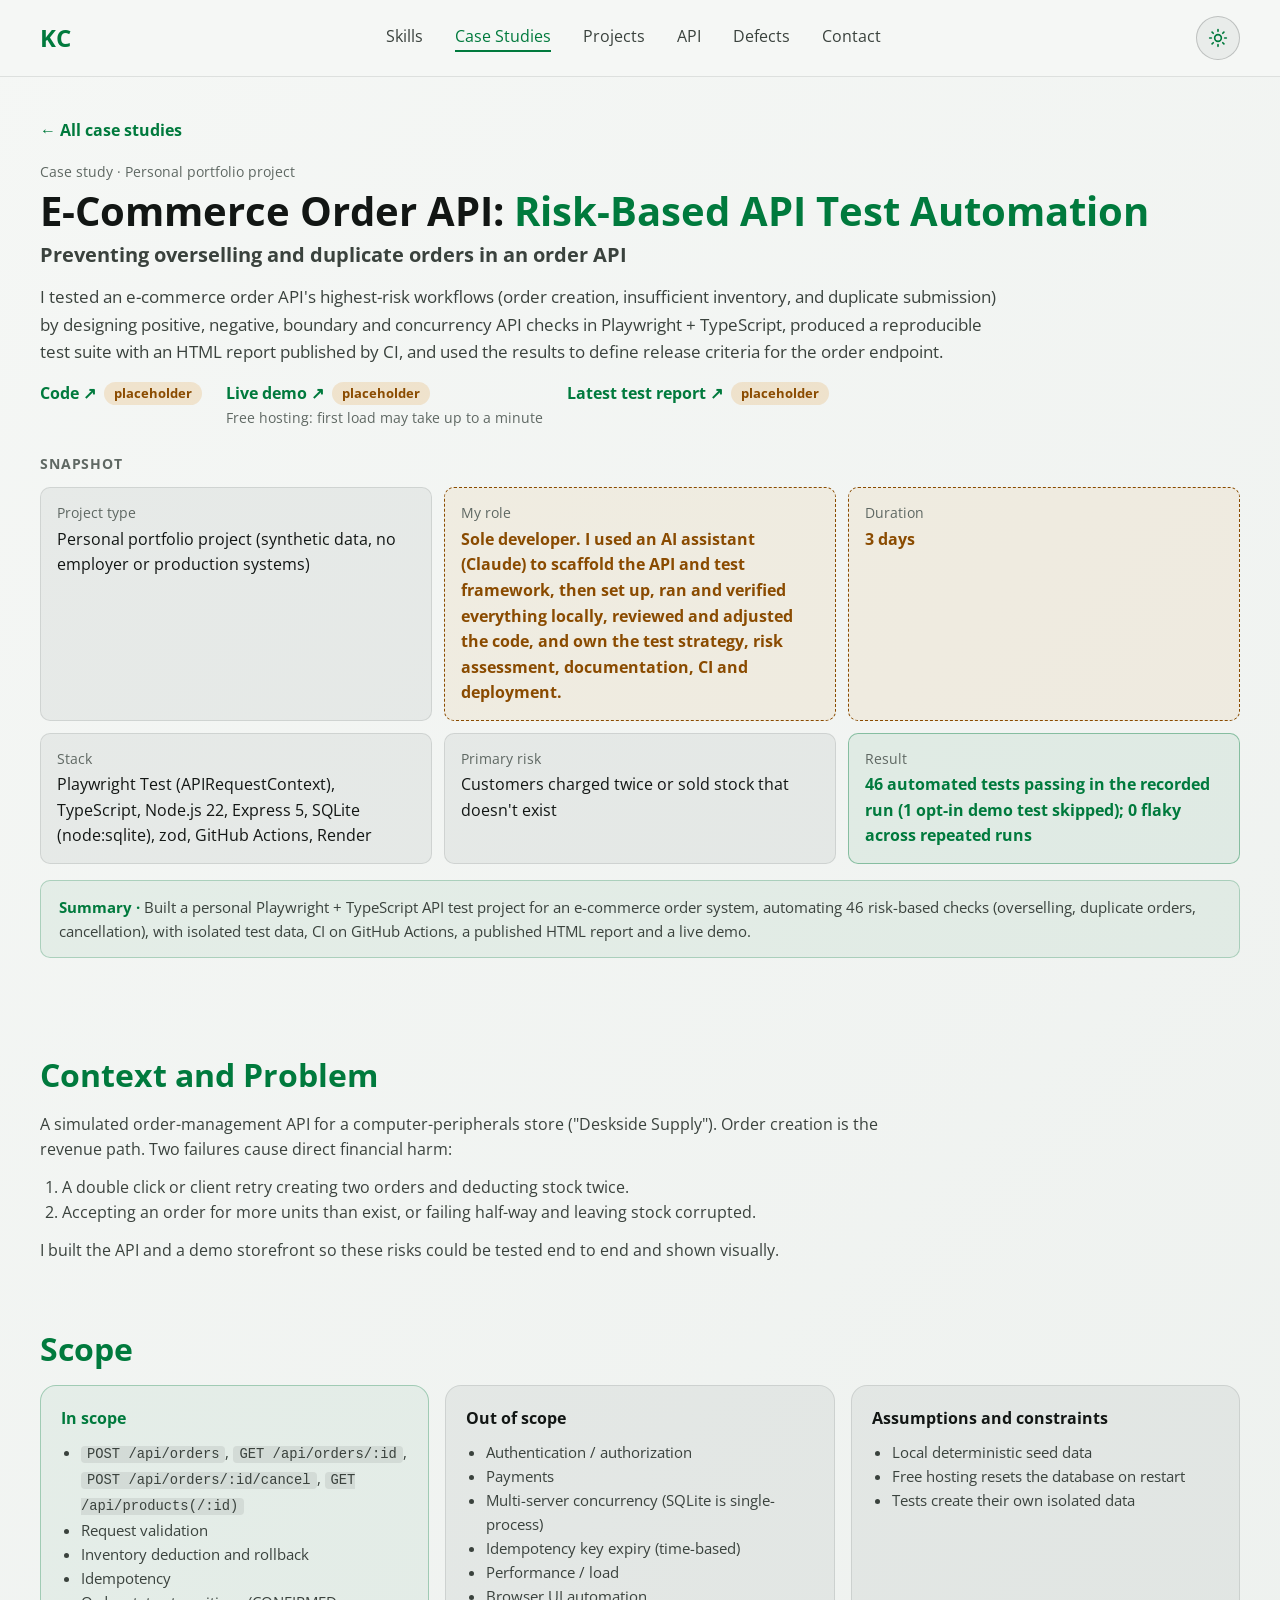
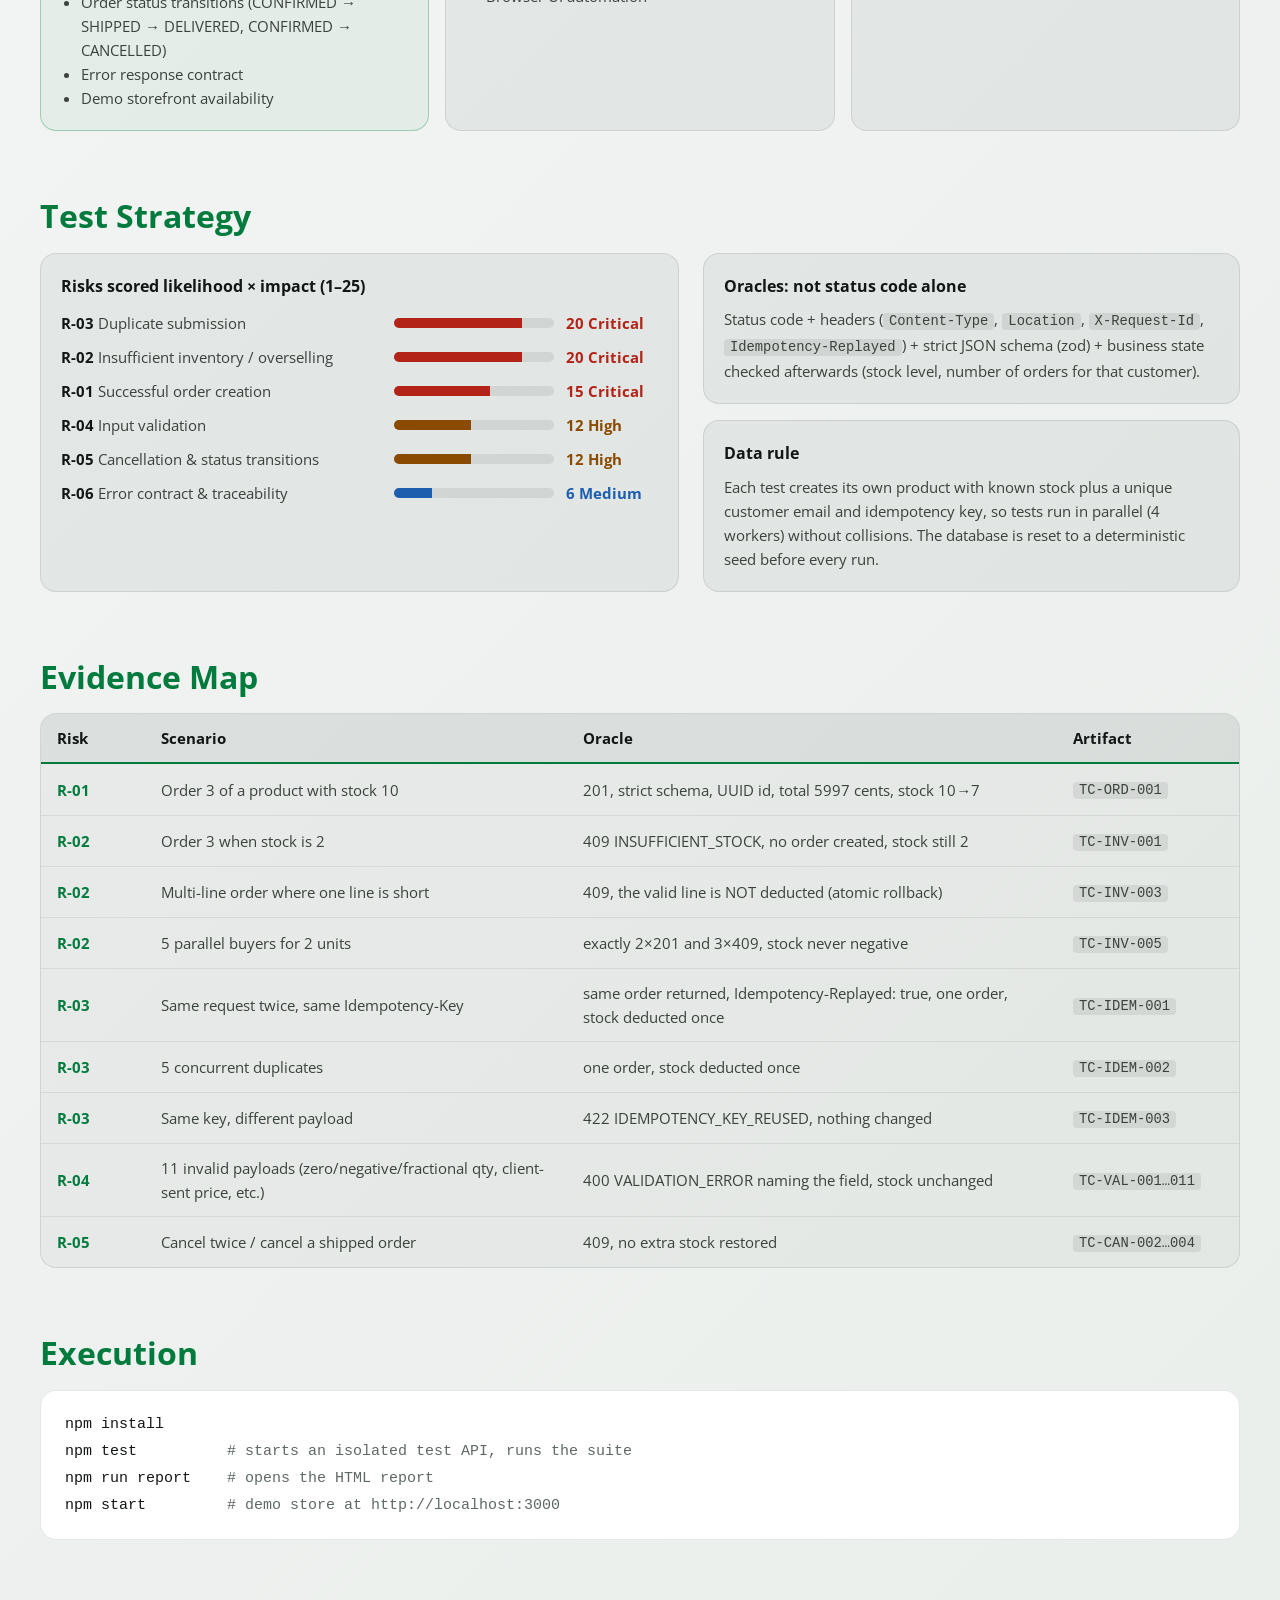
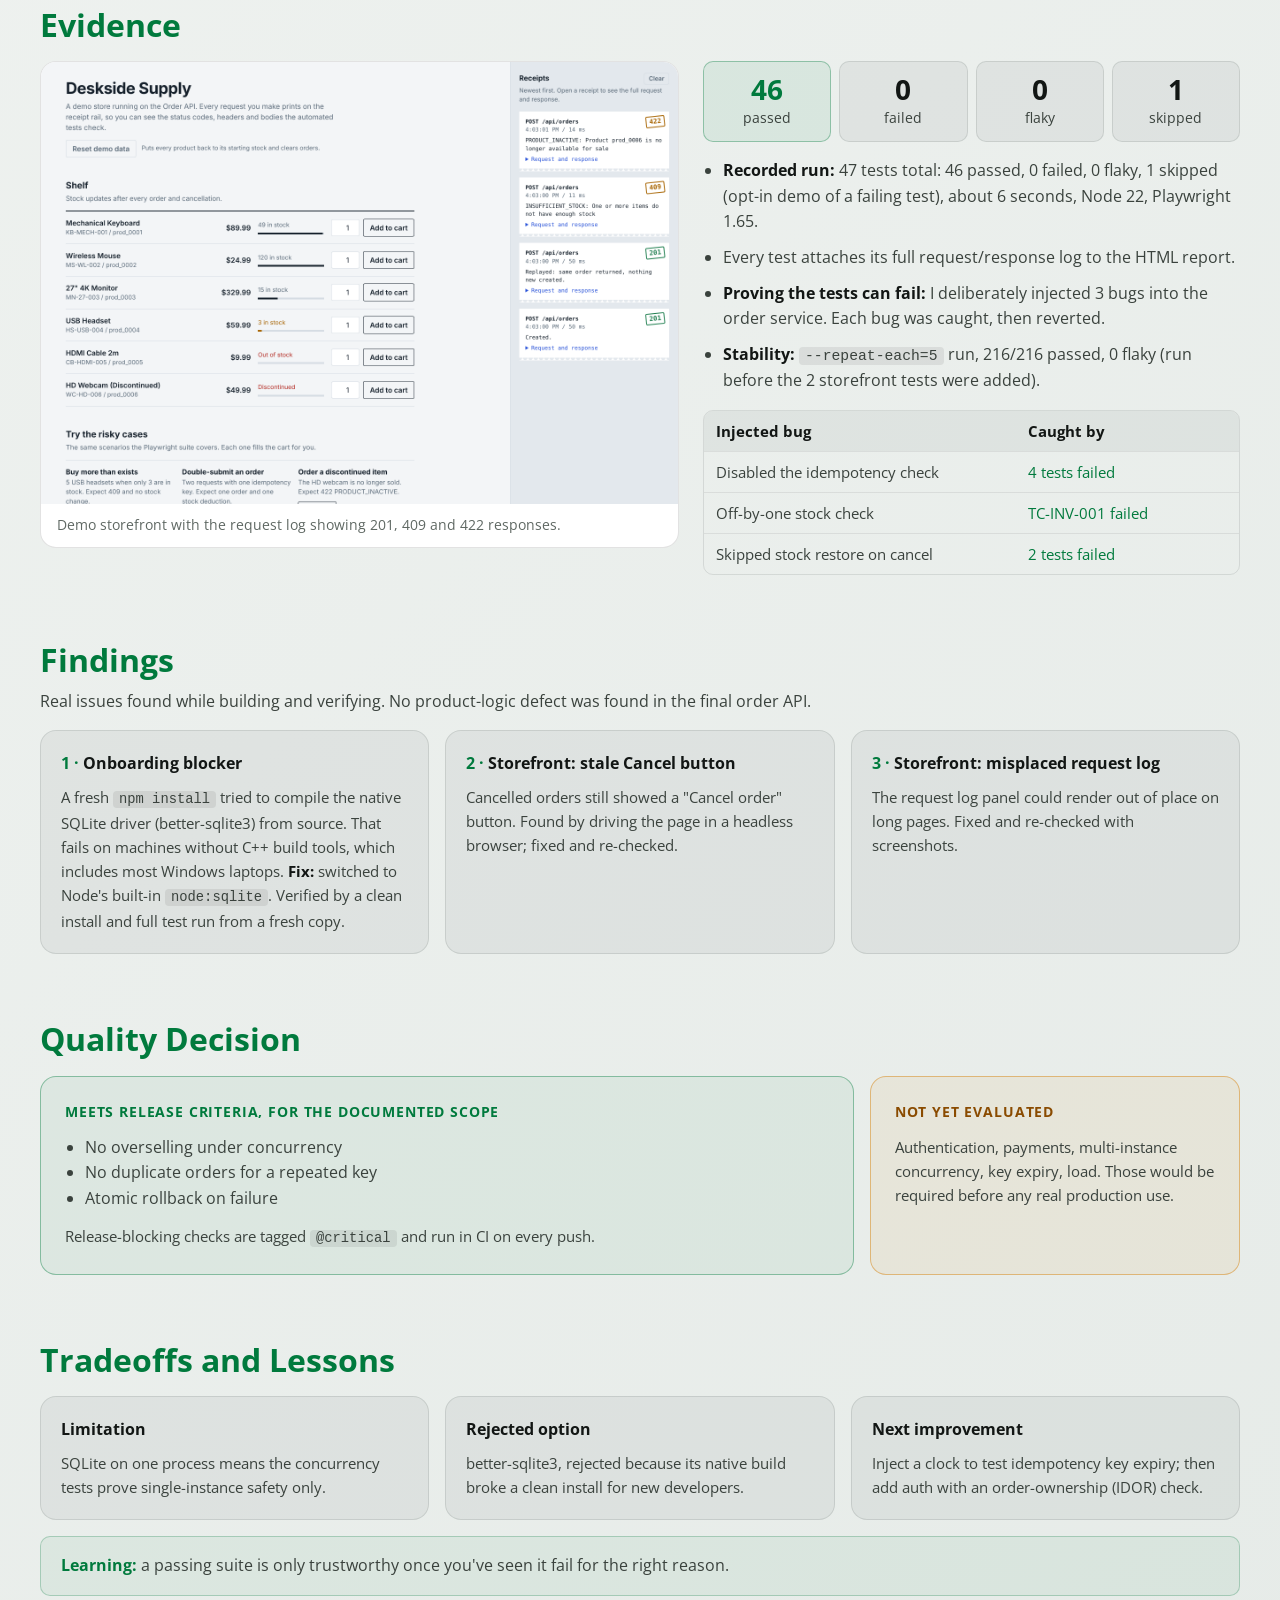
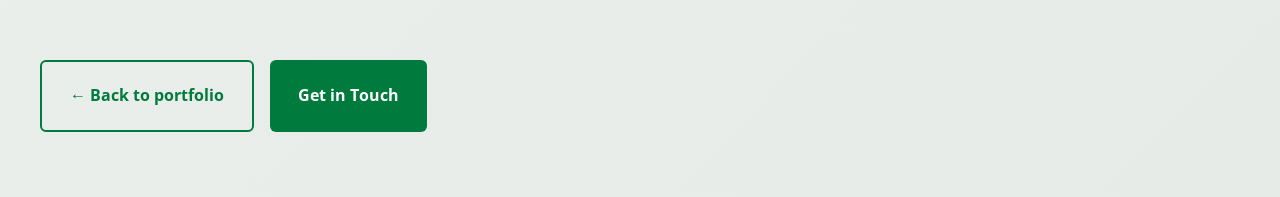
==== ecommerce-order-api.html @ 9c49b6b8 "case study part" ====
<!doctype html>
<html lang="en">

<head>
  <meta charset="utf-8">
  <meta name="viewport" content="width=device-width, initial-scale=1">
  <title>Case Study: E-Commerce Order API · Kristina Bognot</title>
  <meta name="description"
    content="Case study: risk-based Playwright + TypeScript API test automation for an e-commerce order API.">
  <link rel="preconnect" href="https://fonts.googleapis.com">
  <link href="https://fonts.googleapis.com/css2?family=Open+Sans:wght@400;700&amp;display=swap" rel="stylesheet">
  <style>
    a {
      color: var(--accent);
      text-decoration: none
    }

    a:hover {
      color: var(--accent-hover)
    }

    a:focus-visible,
    button:focus-visible {
      outline: 2px solid var(--accent);
      outline-offset: 3px
    }

    .kc-card {
      transition: transform 300ms ease, border-color 300ms ease, box-shadow 300ms ease
    }

    .kc-card:hover {
      transform: translateY(-10px);
      border-color: var(--accent) !important;
      box-shadow: 0 20px 40px rgba(var(--accent-rgb), 0.1)
    }

    .kc-btn {
      transition: transform 300ms ease, box-shadow 300ms ease, background 300ms ease
    }

    .kc-btn:hover {
      transform: translateY(-2px);
      box-shadow: 0 5px 15px rgba(var(--accent-rgb), 0.3)
    }

    @media (prefers-reduced-motion: reduce) {

      .kc-card,
      .kc-btn {
        transition: none
      }

      .kc-card:hover,
      .kc-btn:hover {
        transform: none
      }
    }

    @media (max-width:768px) {
      .kc-navlinks {
        display: none !important
      }

      .kc-name {
        font-size: 48px !important
      }

      .kc-hello {
        font-size: 40px !important
      }

      .kc-h2 {
        font-size: 32px !important
      }

      .kc-hero {
        text-align: center
      }

      .kc-hero-ctas {
        justify-content: center
      }
    }

    @media (max-width:480px) {
      .kc-name {
        font-size: 40px !important
      }

      .kc-hello {
        font-size: 32px !important
      }
    }
  </style>
  <style>
    code {
      font-family: ui-monospace, SFMono-Regular, Menlo, Consolas, monospace;
      font-size: 0.92em;
      color: var(--ink-body);
      background: rgba(var(--tint), 0.08);
      padding: 1px 6px;
      border-radius: 4px
    }

    @media (max-width:768px) {
      .kc-cs-title {
        font-size: 30px !important
      }
    }

    html {
      scroll-behavior: smooth
    }

    code {
      font-family: ui-monospace, SFMono-Regular, Menlo, Consolas, monospace;
      font-size: 0.92em;
      color: var(--ink-body);
      background: rgba(var(--tint), 0.08);
      padding: 1px 6px;
      border-radius: 4px
    }

    @media (max-width:768px) {
      .kc-cs-title {
        font-size: 30px !important
      }
    }

    #top,
    section,
    footer {
      scroll-margin-top: 72px
    }
  </style>
  <script>try { var t = localStorage.getItem('kc-theme'); if (!t) t = matchMedia('(prefers-color-scheme: light)').matches ? 'light' : 'dark'; document.documentElement.setAttribute('data-theme', t) } catch (e) { }</script>
  <style>
    :root,
    [data-theme="dark"] {
      color-scheme: dark;
      --bg: #1a1a1a;
      --bg-end: #2d2d2d;
      --bg-deep: #0a0a0a;
      --nav-bg: rgba(26, 26, 26, 0.95);
      --panel: #1e1e1e;
      --panel-2: #262626;
      --tint: 255, 255, 255;
      --ink: #ffffff;
      --ink-body: #cccccc;
      --ink-muted: #9a9a9a;
      --accent: #00ff7f;
      --accent-hover: #00cc66;
      --accent-rgb: 0, 255, 127;
      --on-accent: #1a1a1a;
      --amber: #ffb347;
      --amber-rgb: 255, 179, 71;
      --red: #ff8a8a;
      --red-rgb: 255, 138, 138;
      --blue: #8cc2ff;
      --blue-rgb: 124, 183, 255
    }

    [data-theme="light"] {
      color-scheme: light;
      --bg: #f5f7f5;
      --bg-end: #e6ebe8;
      --bg-deep: #dde4e0;
      --nav-bg: rgba(245, 247, 245, 0.95);
      --panel: #ffffff;
      --panel-2: #eef2ef;
      --tint: 18, 22, 20;
      --ink: #121614;
      --ink-body: #3a423d;
      --ink-muted: #5f6863;
      --accent: #007a3d;
      --accent-hover: #006131;
      --accent-rgb: 0, 122, 61;
      --on-accent: #ffffff;
      --amber: #8a4b00;
      --amber-rgb: 214, 124, 0;
      --red: #b42318;
      --red-rgb: 220, 60, 60;
      --blue: #1d5fae;
      --blue-rgb: 40, 110, 200
    }

    html {
      background: var(--bg)
    }

    body {
      margin: 0;
      font-family: 'Open Sans', 'Segoe UI', Tahoma, Geneva, Verdana, sans-serif;
      color: var(--ink-body);
      background: linear-gradient(135deg, var(--bg) 0%, var(--bg-end) 100%);
      background-attachment: fixed;
      line-height: 1.6
    }

    .f-accent {
      fill: var(--accent)
    }

    .s-accent {
      stroke: var(--accent)
    }

    .f-onacc {
      fill: var(--on-accent)
    }

    .s-onacc {
      stroke: var(--on-accent)
    }

    .f-muted {
      fill: var(--ink-muted)
    }

    .s-muted {
      stroke: var(--ink-muted)
    }

    .f-amber {
      fill: var(--amber)
    }

    .s-amber {
      stroke: var(--amber)
    }

    .kc-theme-toggle {
      display: inline-flex;
      align-items: center;
      justify-content: center;
      width: 44px;
      height: 44px;
      border-radius: 999px;
      border: 1px solid rgba(var(--tint), 0.2);
      background: rgba(var(--tint), 0.05);
      color: var(--accent);
      cursor: pointer;
      transition: transform 300ms ease, border-color 300ms ease
    }

    .kc-theme-toggle:hover {
      border-color: var(--accent);
      transform: translateY(-2px)
    }

    .kc-theme-toggle .i-sun {
      display: none
    }

    [data-theme="light"] .kc-theme-toggle .i-sun {
      display: block
    }

    [data-theme="light"] .kc-theme-toggle .i-moon {
      display: none
    }

    @media (prefers-reduced-motion: reduce) {
      .kc-theme-toggle {
        transition: none
      }

      .kc-theme-toggle:hover {
        transform: none
      }
    }
  </style>
</head>

<body>
  <div
    style="font-family: 'Open Sans', 'Segoe UI', Tahoma, Geneva, Verdana, sans-serif; color: var(--ink-body); background: linear-gradient(135deg, var(--bg) 0%, var(--bg-end) 100%); min-height: 100vh; line-height: 1.6; font-size: 16px">

    <nav
      style="position: sticky; top: 0; z-index: 1000; background: var(--nav-bg); backdrop-filter: blur(10px); border-bottom: 1px solid rgba(var(--tint),0.1)">
      <div
        style="max-width: 1200px; margin: 0 auto; padding: 16px 32px; display: flex; align-items: center; justify-content: space-between; gap: 24px">
        <a href="index.html" style="font-size: 24px; font-weight: 700; line-height: 1; color: var(--accent)">KC</a>
        <div class="kc-navlinks" style="display: flex; gap: 32px; flex-wrap: wrap">
          <a href="index.html#skills" style="color: var(--ink-body)">Skills</a>
          <a href="index.html#case-studies" style="color: var(--accent); border-bottom: 2px solid var(--accent)">Case
            Studies</a>
          <a href="index.html#work" style="color: var(--ink-body)">Projects</a>
          <a href="index.html#api" style="color: var(--ink-body)">API</a>
          <a href="index.html#defects" style="color: var(--ink-body)">Defects</a>
          <a href="index.html#contact" style="color: var(--ink-body)">Contact</a>
        </div>
        <div style="display: flex; align-items: center; gap: 24px">
          <button type="button" class="kc-theme-toggle" id="kc-theme-btn" aria-label="Switch to light mode"><svg
              class="i-moon" width="20" height="20" viewBox="0 0 24 24" fill="none" stroke="currentColor"
              stroke-width="2" stroke-linecap="round" stroke-linejoin="round" aria-hidden="true">
              <path d="M21 12.8A9 9 0 1 1 11.2 3a7 7 0 0 0 9.8 9.8z"></path>
            </svg><svg class="i-sun" width="20" height="20" viewBox="0 0 24 24" fill="none" stroke="currentColor"
              stroke-width="2" stroke-linecap="round" stroke-linejoin="round" aria-hidden="true">
              <circle cx="12" cy="12" r="4"></circle>
              <path
                d="M12 2v2M12 20v2M4.9 4.9l1.4 1.4M17.7 17.7l1.4 1.4M2 12h2M20 12h2M4.9 19.1l1.4-1.4M17.7 6.3l1.4-1.4">
              </path>
            </svg></button>
        </div>
      </div>
    </nav>

    <main style="max-width: 1200px; margin: 0 auto; padding: 32px 32px 96px">
      <a href="index.html#case-studies"
        style="display: inline-flex; align-items: center; min-height: 44px; font-weight: 700">← All case studies</a>

      <!-- HEADER + SNAPSHOT: one screen -->
      <header style="margin-top: 8px">
        <p style="margin: 0; font-size: 14px; color: var(--ink-muted)">Case study · Personal portfolio project</p>
        <h1 class="kc-cs-title" style="margin: 4px 0 4px; font-size: 40px; line-height: 1.2; color: var(--ink)">
          E-Commerce Order API: <span style="color: var(--accent)">Risk-Based API Test Automation</span></h1>
        <p style="margin: 0 0 12px; font-size: 20px; font-weight: 700; color: var(--ink-body)">Preventing overselling
          and duplicate orders in an order API</p>
        <p style="margin: 0; max-width: 960px; font-size: 17px; color: var(--ink-body)">I tested an e-commerce order
          API's highest-risk workflows (order creation, insufficient inventory, and duplicate submission) by designing
          positive, negative, boundary and concurrency API checks in Playwright + TypeScript, produced a reproducible
          test suite with an HTML report published by CI, and used the results to define release criteria for the order
          endpoint.</p>
        <div style="display: flex; flex-wrap: wrap; gap: 12px 24px; margin-top: 16px; align-items: flex-start">
          <span style="display: inline-flex; flex-wrap: wrap; align-items: center; gap: 8px"><a
              href="https://github.com/&lt;your-username&gt;/ecommerce-order-api-automation"
              style="font-weight: 700">Code ↗</a><span
              style="padding: 1px 10px; border-radius: 999px; background: rgba(var(--amber-rgb),0.16); color: var(--amber); font-size: 13px; font-weight: 700">placeholder</span></span>
          <span style="display: inline-flex; flex-direction: column"><span
              style="display: inline-flex; flex-wrap: wrap; align-items: center; gap: 8px"><a
                href="&lt;your-render-url&gt;" style="font-weight: 700">Live demo ↗</a><span
                style="padding: 1px 10px; border-radius: 999px; background: rgba(var(--amber-rgb),0.16); color: var(--amber); font-size: 13px; font-weight: 700">placeholder</span></span><span
              style="font-size: 14px; color: var(--ink-muted)">Free hosting: first load may take up to a
              minute</span></span>
          <span style="display: inline-flex; flex-wrap: wrap; align-items: center; gap: 8px"><a
              href="https://&lt;your-username&gt;.github.io/ecommerce-order-api-automation/"
              style="font-weight: 700">Latest test report ↗</a><span
              style="padding: 1px 10px; border-radius: 999px; background: rgba(var(--amber-rgb),0.16); color: var(--amber); font-size: 13px; font-weight: 700">placeholder</span></span>
        </div>
      </header>

      <section aria-labelledby="snap-title"
        style="margin-top: 24px; display: grid; grid-template-columns: repeat(auto-fit, minmax(300px, 1fr)); gap: 12px">
        <h2 id="snap-title"
          style="grid-column: 1 / -1; margin: 0; font-size: 14px; font-weight: 700; color: var(--ink-muted); letter-spacing: 0.06em">
          SNAPSHOT</h2>
        <div
          style="padding: 14px 16px; border-radius: 10px; background: rgba(var(--tint),0.05); border: 1px solid rgba(var(--tint),0.1)">
          <p style="margin: 0; font-size: 14px; color: var(--ink-muted)">Project type</p>
          <p style="margin: 2px 0 0; color: var(--ink)">Personal portfolio project (synthetic data, no employer or
            production systems)</p>
        </div>
        <div
          style="padding: 14px 16px; border-radius: 10px; background: rgba(var(--amber-rgb),0.07); border: 1px dashed var(--amber)">
          <p style="margin: 0; font-size: 14px; color: var(--ink-muted)">My role</p>
          <p style="margin: 2px 0 0; color: var(--amber); font-weight: 700">Sole developer. I used an AI assistant
            (Claude) to scaffold the API and test framework, then set up, ran and verified everything locally, reviewed
            and adjusted the code, and own the test strategy, risk assessment, documentation, CI and deployment.</p>
        </div>
        <div
          style="padding: 14px 16px; border-radius: 10px; background: rgba(var(--amber-rgb),0.07); border: 1px dashed var(--amber)">
          <p style="margin: 0; font-size: 14px; color: var(--ink-muted)">Duration</p>
          <p style="margin: 2px 0 0; color: var(--amber); font-weight: 700">3 days</p>
        </div>
        <div
          style="padding: 14px 16px; border-radius: 10px; background: rgba(var(--tint),0.05); border: 1px solid rgba(var(--tint),0.1)">
          <p style="margin: 0; font-size: 14px; color: var(--ink-muted)">Stack</p>
          <p style="margin: 2px 0 0; color: var(--ink)">Playwright Test (APIRequestContext), TypeScript, Node.js 22,
            Express 5, SQLite (node:sqlite), zod, GitHub Actions, Render</p>
        </div>
        <div
          style="padding: 14px 16px; border-radius: 10px; background: rgba(var(--tint),0.05); border: 1px solid rgba(var(--tint),0.1)">
          <p style="margin: 0; font-size: 14px; color: var(--ink-muted)">Primary risk</p>
          <p style="margin: 2px 0 0; color: var(--ink)">Customers charged twice or sold stock that doesn't exist</p>
        </div>
        <div
          style="padding: 14px 16px; border-radius: 10px; background: rgba(var(--accent-rgb),0.07); border: 1px solid rgba(var(--accent-rgb),0.4)">
          <p style="margin: 0; font-size: 14px; color: var(--ink-muted)">Result</p>
          <p style="margin: 2px 0 0; color: var(--accent); font-weight: 700">46 automated tests passing in the recorded
            run (1 opt-in demo test skipped); 0 flaky across repeated runs</p>
        </div>
      </section>

      <aside aria-label="Summary"
        style="margin-top: 16px; padding: 14px 18px; border-radius: 10px; border-left: 0; background: rgba(var(--accent-rgb),0.06); border: 1px solid rgba(var(--accent-rgb),0.25); font-size: 15px">
        <b style="color: var(--accent)">Summary · </b>Built a personal Playwright + TypeScript API test project for an
        e-commerce order system, automating 46 risk-based checks (overselling, duplicate orders, cancellation), with
        isolated test data, CI on GitHub Actions, a published HTML report and a live demo.
      </aside>

      <!-- CONTEXT -->
      <section style="margin-top: 96px">
        <h2 class="kc-h2" style="margin: 0 0 16px; font-size: 32px; line-height: 1.3; color: var(--accent)">Context and
          Problem</h2>
        <p style="margin: 0 0 12px; max-width: 880px">A simulated order-management API for a computer-peripherals store
          ("Deskside Supply"). Order creation is the revenue path. Two failures cause direct financial harm:</p>
        <ol style="margin: 0 0 12px; max-width: 880px; padding-left: 22px">
          <li>A double click or client retry creating two orders and deducting stock twice.</li>
          <li>Accepting an order for more units than exist, or failing half-way and leaving stock corrupted.</li>
        </ol>
        <p style="margin: 0; max-width: 880px">I built the API and a demo storefront so these risks could be tested end
          to end and shown visually.</p>
      </section>

      <!-- SCOPE -->
      <section style="margin-top: 64px">
        <h2 class="kc-h2" style="margin: 0 0 16px; font-size: 32px; line-height: 1.3; color: var(--accent)">Scope</h2>
        <div style="display: grid; grid-template-columns: repeat(auto-fit, minmax(300px, 1fr)); gap: 16px">
          <div
            style="padding: 20px; border-radius: 16px; background: rgba(var(--accent-rgb),0.05); border: 1px solid rgba(var(--accent-rgb),0.3)">
            <p style="margin: 0 0 8px; font-weight: 700; color: var(--accent)">In scope</p>
            <ul style="margin: 0; padding-left: 20px; font-size: 15px">
              <li><code>POST /api/orders</code>, <code>GET /api/orders/:id</code>,
                <code>POST /api/orders/:id/cancel</code>, <code>GET /api/products(/:id)</code>
              </li>
              <li>Request validation</li>
              <li>Inventory deduction and rollback</li>
              <li>Idempotency</li>
              <li>Order status transitions (CONFIRMED → SHIPPED → DELIVERED, CONFIRMED → CANCELLED)</li>
              <li>Error response contract</li>
              <li>Demo storefront availability</li>
            </ul>
          </div>
          <div
            style="padding: 20px; border-radius: 16px; background: rgba(var(--tint),0.05); border: 1px solid rgba(var(--tint),0.1)">
            <p style="margin: 0 0 8px; font-weight: 700; color: var(--ink)">Out of scope</p>
            <ul style="margin: 0; padding-left: 20px; font-size: 15px">
              <li>Authentication / authorization</li>
              <li>Payments</li>
              <li>Multi-server concurrency (SQLite is single-process)</li>
              <li>Idempotency key expiry (time-based)</li>
              <li>Performance / load</li>
              <li>Browser UI automation</li>
            </ul>
          </div>
          <div
            style="padding: 20px; border-radius: 16px; background: rgba(var(--tint),0.05); border: 1px solid rgba(var(--tint),0.1)">
            <p style="margin: 0 0 8px; font-weight: 700; color: var(--ink)">Assumptions and constraints</p>
            <ul style="margin: 0; padding-left: 20px; font-size: 15px">
              <li>Local deterministic seed data</li>
              <li>Free hosting resets the database on restart</li>
              <li>Tests create their own isolated data</li>
            </ul>
          </div>
        </div>
      </section>

      <!-- STRATEGY -->
      <section style="margin-top: 64px">
        <h2 class="kc-h2" style="margin: 0 0 16px; font-size: 32px; line-height: 1.3; color: var(--accent)">Test
          Strategy</h2>
        <div style="display: flex; flex-wrap: wrap; gap: 24px">
          <div
            style="flex: 1 1 480px; min-width: 0; padding: 20px; border-radius: 16px; background: rgba(var(--tint),0.05); border: 1px solid rgba(var(--tint),0.1)">
            <p style="margin: 0 0 12px; font-weight: 700; color: var(--ink)">Risks scored likelihood × impact (1–25)</p>
            <div
              style="display: grid; grid-template-columns: minmax(0, 1fr) 160px 92px; gap: 10px 12px; align-items: center; font-size: 15px">
              <span><b style="color: var(--ink)">R-03</b> Duplicate submission</span><span role="img"
                aria-label="score 20 of 25"
                style="height: 10px; border-radius: 999px; background: rgba(var(--tint),0.08); overflow: hidden"><span
                  style="display: block; width: 80%; height: 100%; background: var(--red)"></span></span><span
                style="color: var(--red); font-weight: 700">20 Critical</span>
              <span><b style="color: var(--ink)">R-02</b> Insufficient inventory / overselling</span><span role="img"
                aria-label="score 20 of 25"
                style="height: 10px; border-radius: 999px; background: rgba(var(--tint),0.08); overflow: hidden"><span
                  style="display: block; width: 80%; height: 100%; background: var(--red)"></span></span><span
                style="color: var(--red); font-weight: 700">20 Critical</span>
              <span><b style="color: var(--ink)">R-01</b> Successful order creation</span><span role="img"
                aria-label="score 15 of 25"
                style="height: 10px; border-radius: 999px; background: rgba(var(--tint),0.08); overflow: hidden"><span
                  style="display: block; width: 60%; height: 100%; background: var(--red)"></span></span><span
                style="color: var(--red); font-weight: 700">15 Critical</span>
              <span><b style="color: var(--ink)">R-04</b> Input validation</span><span role="img"
                aria-label="score 12 of 25"
                style="height: 10px; border-radius: 999px; background: rgba(var(--tint),0.08); overflow: hidden"><span
                  style="display: block; width: 48%; height: 100%; background: var(--amber)"></span></span><span
                style="color: var(--amber); font-weight: 700">12 High</span>
              <span><b style="color: var(--ink)">R-05</b> Cancellation &amp; status transitions</span><span role="img"
                aria-label="score 12 of 25"
                style="height: 10px; border-radius: 999px; background: rgba(var(--tint),0.08); overflow: hidden"><span
                  style="display: block; width: 48%; height: 100%; background: var(--amber)"></span></span><span
                style="color: var(--amber); font-weight: 700">12 High</span>
              <span><b style="color: var(--ink)">R-06</b> Error contract &amp; traceability</span><span role="img"
                aria-label="score 6 of 25"
                style="height: 10px; border-radius: 999px; background: rgba(var(--tint),0.08); overflow: hidden"><span
                  style="display: block; width: 24%; height: 100%; background: var(--blue)"></span></span><span
                style="color: var(--blue); font-weight: 700">6 Medium</span>
            </div>
          </div>
          <div style="flex: 1 1 420px; min-width: 0; display: flex; flex-direction: column; gap: 16px">
            <div
              style="padding: 20px; border-radius: 16px; background: rgba(var(--tint),0.05); border: 1px solid rgba(var(--tint),0.1)">
              <p style="margin: 0 0 8px; font-weight: 700; color: var(--ink)">Oracles: not status code alone</p>
              <p style="margin: 0; font-size: 15px">Status code + headers (<code>Content-Type</code>,
                <code>Location</code>, <code>X-Request-Id</code>, <code>Idempotency-Replayed</code>) + strict JSON
                schema (zod) + business state checked afterwards (stock level, number of orders for that customer).
              </p>
            </div>
            <div
              style="padding: 20px; border-radius: 16px; background: rgba(var(--tint),0.05); border: 1px solid rgba(var(--tint),0.1)">
              <p style="margin: 0 0 8px; font-weight: 700; color: var(--ink)">Data rule</p>
              <p style="margin: 0; font-size: 15px">Each test creates its own product with known stock plus a unique
                customer email and idempotency key, so tests run in parallel (4 workers) without collisions. The
                database is reset to a deterministic seed before every run.</p>
            </div>
          </div>
        </div>
      </section>

      <!-- EVIDENCE MAP -->
      <section style="margin-top: 64px">
        <h2 class="kc-h2" style="margin: 0 0 16px; font-size: 32px; line-height: 1.3; color: var(--accent)">Evidence Map
        </h2>
        <div
          style="overflow-x: auto; border-radius: 16px; border: 1px solid rgba(var(--tint),0.1); background: rgba(var(--tint),0.03)">
          <table style="width: 100%; min-width: 900px; border-collapse: collapse; font-size: 15px">
            <thead>
              <tr style="text-align: left; color: var(--ink); background: rgba(var(--tint),0.05)">
                <th scope="col" style="padding: 12px 16px; border-bottom: 2px solid var(--accent); width: 72px">Risk
                </th>
                <th scope="col" style="padding: 12px 16px; border-bottom: 2px solid var(--accent)">Scenario</th>
                <th scope="col" style="padding: 12px 16px; border-bottom: 2px solid var(--accent)">Oracle</th>
                <th scope="col" style="padding: 12px 16px; border-bottom: 2px solid var(--accent); width: 150px">
                  Artifact</th>
              </tr>
            </thead>
            <tbody>
              <tr>
                <td
                  style="padding: 12px 16px; border-bottom: 1px solid rgba(var(--tint),0.08); color: var(--accent); font-weight: 700">
                  R-01</td>
                <td style="padding: 12px 16px; border-bottom: 1px solid rgba(var(--tint),0.08)">Order 3 of a product
                  with stock 10</td>
                <td style="padding: 12px 16px; border-bottom: 1px solid rgba(var(--tint),0.08)">201, strict schema, UUID
                  id, total 5997 cents, stock 10→7</td>
                <td style="padding: 12px 16px; border-bottom: 1px solid rgba(var(--tint),0.08)"><code>TC-ORD-001</code>
                </td>
              </tr>
              <tr>
                <td
                  style="padding: 12px 16px; border-bottom: 1px solid rgba(var(--tint),0.08); color: var(--accent); font-weight: 700">
                  R-02</td>
                <td style="padding: 12px 16px; border-bottom: 1px solid rgba(var(--tint),0.08)">Order 3 when stock is 2
                </td>
                <td style="padding: 12px 16px; border-bottom: 1px solid rgba(var(--tint),0.08)">409 INSUFFICIENT_STOCK,
                  no order created, stock still 2</td>
                <td style="padding: 12px 16px; border-bottom: 1px solid rgba(var(--tint),0.08)"><code>TC-INV-001</code>
                </td>
              </tr>
              <tr>
                <td
                  style="padding: 12px 16px; border-bottom: 1px solid rgba(var(--tint),0.08); color: var(--accent); font-weight: 700">
                  R-02</td>
                <td style="padding: 12px 16px; border-bottom: 1px solid rgba(var(--tint),0.08)">Multi-line order where
                  one line is short</td>
                <td style="padding: 12px 16px; border-bottom: 1px solid rgba(var(--tint),0.08)">409, the valid line is
                  NOT deducted (atomic rollback)</td>
                <td style="padding: 12px 16px; border-bottom: 1px solid rgba(var(--tint),0.08)"><code>TC-INV-003</code>
                </td>
              </tr>
              <tr>
                <td
                  style="padding: 12px 16px; border-bottom: 1px solid rgba(var(--tint),0.08); color: var(--accent); font-weight: 700">
                  R-02</td>
                <td style="padding: 12px 16px; border-bottom: 1px solid rgba(var(--tint),0.08)">5 parallel buyers for 2
                  units</td>
                <td style="padding: 12px 16px; border-bottom: 1px solid rgba(var(--tint),0.08)">exactly 2×201 and 3×409,
                  stock never negative</td>
                <td style="padding: 12px 16px; border-bottom: 1px solid rgba(var(--tint),0.08)"><code>TC-INV-005</code>
                </td>
              </tr>
              <tr>
                <td
                  style="padding: 12px 16px; border-bottom: 1px solid rgba(var(--tint),0.08); color: var(--accent); font-weight: 700">
                  R-03</td>
                <td style="padding: 12px 16px; border-bottom: 1px solid rgba(var(--tint),0.08)">Same request twice, same
                  Idempotency-Key</td>
                <td style="padding: 12px 16px; border-bottom: 1px solid rgba(var(--tint),0.08)">same order returned,
                  Idempotency-Replayed: true, one order, stock deducted once</td>
                <td style="padding: 12px 16px; border-bottom: 1px solid rgba(var(--tint),0.08)"><code>TC-IDEM-001</code>
                </td>
              </tr>
              <tr>
                <td
                  style="padding: 12px 16px; border-bottom: 1px solid rgba(var(--tint),0.08); color: var(--accent); font-weight: 700">
                  R-03</td>
                <td style="padding: 12px 16px; border-bottom: 1px solid rgba(var(--tint),0.08)">5 concurrent duplicates
                </td>
                <td style="padding: 12px 16px; border-bottom: 1px solid rgba(var(--tint),0.08)">one order, stock
                  deducted once</td>
                <td style="padding: 12px 16px; border-bottom: 1px solid rgba(var(--tint),0.08)"><code>TC-IDEM-002</code>
                </td>
              </tr>
              <tr>
                <td
                  style="padding: 12px 16px; border-bottom: 1px solid rgba(var(--tint),0.08); color: var(--accent); font-weight: 700">
                  R-03</td>
                <td style="padding: 12px 16px; border-bottom: 1px solid rgba(var(--tint),0.08)">Same key, different
                  payload</td>
                <td style="padding: 12px 16px; border-bottom: 1px solid rgba(var(--tint),0.08)">422
                  IDEMPOTENCY_KEY_REUSED, nothing changed</td>
                <td style="padding: 12px 16px; border-bottom: 1px solid rgba(var(--tint),0.08)"><code>TC-IDEM-003</code>
                </td>
              </tr>
              <tr>
                <td
                  style="padding: 12px 16px; border-bottom: 1px solid rgba(var(--tint),0.08); color: var(--accent); font-weight: 700">
                  R-04</td>
                <td style="padding: 12px 16px; border-bottom: 1px solid rgba(var(--tint),0.08)">11 invalid payloads
                  (zero/negative/fractional qty, client-sent price, etc.)</td>
                <td style="padding: 12px 16px; border-bottom: 1px solid rgba(var(--tint),0.08)">400 VALIDATION_ERROR
                  naming the field, stock unchanged</td>
                <td style="padding: 12px 16px; border-bottom: 1px solid rgba(var(--tint),0.08)">
                  <code>TC-VAL-001…011</code>
                </td>
              </tr>
              <tr>
                <td style="padding: 12px 16px; color: var(--accent); font-weight: 700">R-05</td>
                <td style="padding: 12px 16px">Cancel twice / cancel a shipped order</td>
                <td style="padding: 12px 16px">409, no extra stock restored</td>
                <td style="padding: 12px 16px"><code>TC-CAN-002…004</code></td>
              </tr>
            </tbody>
          </table>
        </div>
      </section>

      <!-- EXECUTION -->
      <section style="margin-top: 64px">
        <h2 class="kc-h2" style="margin: 0 0 16px; font-size: 32px; line-height: 1.3; color: var(--accent)">Execution
        </h2>
        <pre
          style="margin: 0; padding: 20px 24px; border-radius: 16px; background: var(--panel); border: 1px solid rgba(var(--tint),0.1); overflow-x: auto; font-family: ui-monospace, SFMono-Regular, Menlo, Consolas, monospace; font-size: 15px; line-height: 1.8; color: var(--ink)">npm install
npm test          <span style="color: var(--ink-muted)"># starts an isolated test API, runs the suite</span>
npm run report    <span style="color: var(--ink-muted)"># opens the HTML report</span>
npm start         <span style="color: var(--ink-muted)"># demo store at http://localhost:3000</span></pre>
      </section>

      <!-- EVIDENCE -->
      <section style="margin-top: 64px">
        <h2 class="kc-h2" style="margin: 0 0 16px; font-size: 32px; line-height: 1.3; color: var(--accent)">Evidence
        </h2>
        <div style="display: flex; flex-wrap: wrap; gap: 24px; align-items: flex-start">
          <figure
            style="flex: 1 1 520px; min-width: 0; margin: 0; border-radius: 16px; overflow: hidden; border: 1px solid rgba(var(--tint),0.12); background: var(--panel)">
            <img src="storefront.png"
              alt="Deskside Supply demo store showing products with stock levels, a checkout, and a receipt rail of API requests with status codes 201, 409 and 422."
              style="display: block; width: 100%; height: auto">
            <figcaption style="padding: 10px 16px; font-size: 14px; color: var(--ink-muted)">Demo storefront with the
              request log showing 201, 409 and 422 responses.</figcaption>
          </figure>
          <div style="flex: 1 1 420px; min-width: 0; display: flex; flex-direction: column; gap: 16px">
            <div style="display: grid; grid-template-columns: repeat(4, minmax(0, 1fr)); gap: 8px; text-align: center">
              <div
                style="padding: 12px 4px; border-radius: 10px; background: rgba(var(--accent-rgb),0.08); border: 1px solid rgba(var(--accent-rgb),0.35)">
                <p style="margin: 0; font-size: 28px; font-weight: 700; line-height: 1.1; color: var(--accent)">46</p>
                <p style="margin: 2px 0 0; font-size: 14px">passed</p>
              </div>
              <div
                style="padding: 12px 4px; border-radius: 10px; background: rgba(var(--tint),0.05); border: 1px solid rgba(var(--tint),0.1)">
                <p style="margin: 0; font-size: 28px; font-weight: 700; line-height: 1.1; color: var(--ink)">0</p>
                <p style="margin: 2px 0 0; font-size: 14px">failed</p>
              </div>
              <div
                style="padding: 12px 4px; border-radius: 10px; background: rgba(var(--tint),0.05); border: 1px solid rgba(var(--tint),0.1)">
                <p style="margin: 0; font-size: 28px; font-weight: 700; line-height: 1.1; color: var(--ink)">0</p>
                <p style="margin: 2px 0 0; font-size: 14px">flaky</p>
              </div>
              <div
                style="padding: 12px 4px; border-radius: 10px; background: rgba(var(--tint),0.05); border: 1px solid rgba(var(--tint),0.1)">
                <p style="margin: 0; font-size: 28px; font-weight: 700; line-height: 1.1; color: var(--ink)">1</p>
                <p style="margin: 2px 0 0; font-size: 14px">skipped</p>
              </div>
            </div>
            <ul style="margin: 0; padding-left: 20px; display: flex; flex-direction: column; gap: 10px">
              <li><b style="color: var(--ink)">Recorded run:</b> 47 tests total: 46 passed, 0 failed, 0 flaky, 1 skipped
                (opt-in demo of a failing test), about 6 seconds, Node 22, Playwright 1.65.</li>
              <li>Every test attaches its full request/response log to the HTML report.</li>
              <li><b style="color: var(--ink)">Proving the tests can fail:</b> I deliberately injected 3 bugs into the
                order service. Each bug was caught, then reverted.</li>
              <li><b style="color: var(--ink)">Stability:</b> <code>--repeat-each=5</code> run, 216/216 passed, 0 flaky
                (run before the 2 storefront tests were added).</li>
            </ul>
            <div
              style="border-radius: 10px; border: 1px solid rgba(var(--tint),0.1); overflow: hidden; font-size: 15px">
              <div
                style="display: grid; grid-template-columns: minmax(0, 1.4fr) minmax(0, 1fr); background: rgba(var(--tint),0.05); color: var(--ink); font-weight: 700">
                <span style="padding: 8px 12px">Injected bug</span><span style="padding: 8px 12px">Caught by</span>
              </div>
              <div
                style="display: grid; grid-template-columns: minmax(0, 1.4fr) minmax(0, 1fr); border-top: 1px solid rgba(var(--tint),0.08)">
                <span style="padding: 8px 12px">Disabled the idempotency check</span><span
                  style="padding: 8px 12px; color: var(--accent)">4 tests failed</span>
              </div>
              <div
                style="display: grid; grid-template-columns: minmax(0, 1.4fr) minmax(0, 1fr); border-top: 1px solid rgba(var(--tint),0.08)">
                <span style="padding: 8px 12px">Off-by-one stock check</span><span
                  style="padding: 8px 12px; color: var(--accent)">TC-INV-001 failed</span>
              </div>
              <div
                style="display: grid; grid-template-columns: minmax(0, 1.4fr) minmax(0, 1fr); border-top: 1px solid rgba(var(--tint),0.08)">
                <span style="padding: 8px 12px">Skipped stock restore on cancel</span><span
                  style="padding: 8px 12px; color: var(--accent)">2 tests failed</span>
              </div>
            </div>
          </div>
        </div>
      </section>

      <!-- FINDINGS -->
      <section style="margin-top: 64px">
        <h2 class="kc-h2" style="margin: 0 0 8px; font-size: 32px; line-height: 1.3; color: var(--accent)">Findings</h2>
        <p style="margin: 0 0 16px; max-width: 880px">Real issues found while building and verifying. No product-logic
          defect was found in the final order API.</p>
        <ol
          style="list-style: none; margin: 0; padding: 0; display: grid; grid-template-columns: repeat(auto-fit, minmax(300px, 1fr)); gap: 16px">
          <li
            style="padding: 20px; border-radius: 16px; background: rgba(var(--tint),0.05); border: 1px solid rgba(var(--tint),0.1)">
            <p style="margin: 0 0 8px; font-weight: 700; color: var(--ink)"><span style="color: var(--accent)">1 ·
              </span>Onboarding blocker</p>
            <p style="margin: 0; font-size: 15px">A fresh <code>npm install</code> tried to compile the native SQLite
              driver (better-sqlite3) from source. That fails on machines without C++ build tools, which includes most
              Windows laptops. <b style="color: var(--ink)">Fix:</b> switched to Node's built-in
              <code>node:sqlite</code>. Verified by a clean install and full test run from a fresh copy.
            </p>
          </li>
          <li
            style="padding: 20px; border-radius: 16px; background: rgba(var(--tint),0.05); border: 1px solid rgba(var(--tint),0.1)">
            <p style="margin: 0 0 8px; font-weight: 700; color: var(--ink)"><span style="color: var(--accent)">2 ·
              </span>Storefront: stale Cancel button</p>
            <p style="margin: 0; font-size: 15px">Cancelled orders still showed a "Cancel order" button. Found by
              driving the page in a headless browser; fixed and re-checked.</p>
          </li>
          <li
            style="padding: 20px; border-radius: 16px; background: rgba(var(--tint),0.05); border: 1px solid rgba(var(--tint),0.1)">
            <p style="margin: 0 0 8px; font-weight: 700; color: var(--ink)"><span style="color: var(--accent)">3 ·
              </span>Storefront: misplaced request log</p>
            <p style="margin: 0; font-size: 15px">The request log panel could render out of place on long pages. Fixed
              and re-checked with screenshots.</p>
          </li>
        </ol>
      </section>

      <!-- QUALITY DECISION -->
      <section style="margin-top: 64px">
        <h2 class="kc-h2" style="margin: 0 0 16px; font-size: 32px; line-height: 1.3; color: var(--accent)">Quality
          Decision</h2>
        <div style="display: flex; flex-wrap: wrap; gap: 16px">
          <div
            style="flex: 999 1 520px; min-width: 0; padding: 24px; border-radius: 16px; background: rgba(var(--accent-rgb),0.06); border: 1px solid rgba(var(--accent-rgb),0.4)">
            <p
              style="margin: 0 0 12px; font-size: 14px; font-weight: 700; color: var(--accent); letter-spacing: 0.06em">
              MEETS RELEASE CRITERIA, FOR THE DOCUMENTED SCOPE</p>
            <ul style="margin: 0 0 12px; padding-left: 20px">
              <li>No overselling under concurrency</li>
              <li>No duplicate orders for a repeated key</li>
              <li>Atomic rollback on failure</li>
            </ul>
            <p style="margin: 0; font-size: 15px">Release-blocking checks are tagged <code>@critical</code> and run in
              CI on every push.</p>
          </div>
          <div
            style="flex: 1 1 320px; padding: 24px; border-radius: 16px; background: rgba(var(--amber-rgb),0.07); border: 1px solid rgba(var(--amber-rgb),0.45)">
            <p style="margin: 0 0 12px; font-size: 14px; font-weight: 700; color: var(--amber); letter-spacing: 0.06em">
              NOT YET EVALUATED</p>
            <p style="margin: 0; font-size: 15px">Authentication, payments, multi-instance concurrency, key expiry,
              load. Those would be required before any real production use.</p>
          </div>
        </div>
      </section>

      <!-- TRADEOFFS -->
      <section style="margin-top: 64px">
        <h2 class="kc-h2" style="margin: 0 0 16px; font-size: 32px; line-height: 1.3; color: var(--accent)">Tradeoffs
          and Lessons</h2>
        <dl style="margin: 0; display: grid; grid-template-columns: repeat(auto-fit, minmax(300px, 1fr)); gap: 16px">
          <div
            style="padding: 20px; border-radius: 16px; background: rgba(var(--tint),0.05); border: 1px solid rgba(var(--tint),0.1)">
            <dt style="font-weight: 700; color: var(--ink)">Limitation</dt>
            <dd style="margin: 8px 0 0; font-size: 15px">SQLite on one process means the concurrency tests prove
              single-instance safety only.</dd>
          </div>
          <div
            style="padding: 20px; border-radius: 16px; background: rgba(var(--tint),0.05); border: 1px solid rgba(var(--tint),0.1)">
            <dt style="font-weight: 700; color: var(--ink)">Rejected option</dt>
            <dd style="margin: 8px 0 0; font-size: 15px">better-sqlite3, rejected because its native build broke a clean
              install for new developers.</dd>
          </div>
          <div
            style="padding: 20px; border-radius: 16px; background: rgba(var(--tint),0.05); border: 1px solid rgba(var(--tint),0.1)">
            <dt style="font-weight: 700; color: var(--ink)">Next improvement</dt>
            <dd style="margin: 8px 0 0; font-size: 15px">Inject a clock to test idempotency key expiry; then add auth
              with an order-ownership (IDOR) check.</dd>
          </div>
        </dl>
      </section>


      <p
        style="margin: 16px 0 0; padding: 16px 20px; border-radius: 10px; background: rgba(var(--accent-rgb),0.06); border: 1px solid rgba(var(--accent-rgb),0.25)">
        <b style="color: var(--accent)">Learning: </b>a passing suite is only trustworthy once you've seen it fail for
        the right reason.
      </p>
      </section>

      <div style="margin-top: 64px; display: flex; flex-wrap: wrap; gap: 16px">
        <a class="kc-btn" href="index.html#case-studies"
          style="display: inline-flex; align-items: center; min-height: 44px; padding: 12px 28px; border-radius: 6px; border: 2px solid var(--accent); color: var(--accent); font-weight: 700">←
          Back to portfolio</a>
        <a class="kc-btn" href="index.html#contact"
          style="display: inline-flex; align-items: center; min-height: 44px; padding: 12px 28px; border-radius: 6px; background: var(--accent); color: var(--on-accent); font-weight: 700">Get
          in Touch</a>
      </div>
    </main>
  </div>

  <script>
    (function () {
      var b = document.getElementById('kc-theme-btn'); if (!b) return;
      function cur() { return document.documentElement.getAttribute('data-theme') === 'light' ? 'light' : 'dark' }
      function sync() { var l = cur() === 'light'; b.setAttribute('aria-label', l ? 'Switch to dark mode' : 'Switch to light mode'); b.setAttribute('aria-pressed', String(l)) }
      b.addEventListener('click', function () { var n = cur() === 'light' ? 'dark' : 'light'; document.documentElement.setAttribute('data-theme', n); try { localStorage.setItem('kc-theme', n) } catch (e) { } sync() }); sync()
    })();
  </script>
</body>

</html>
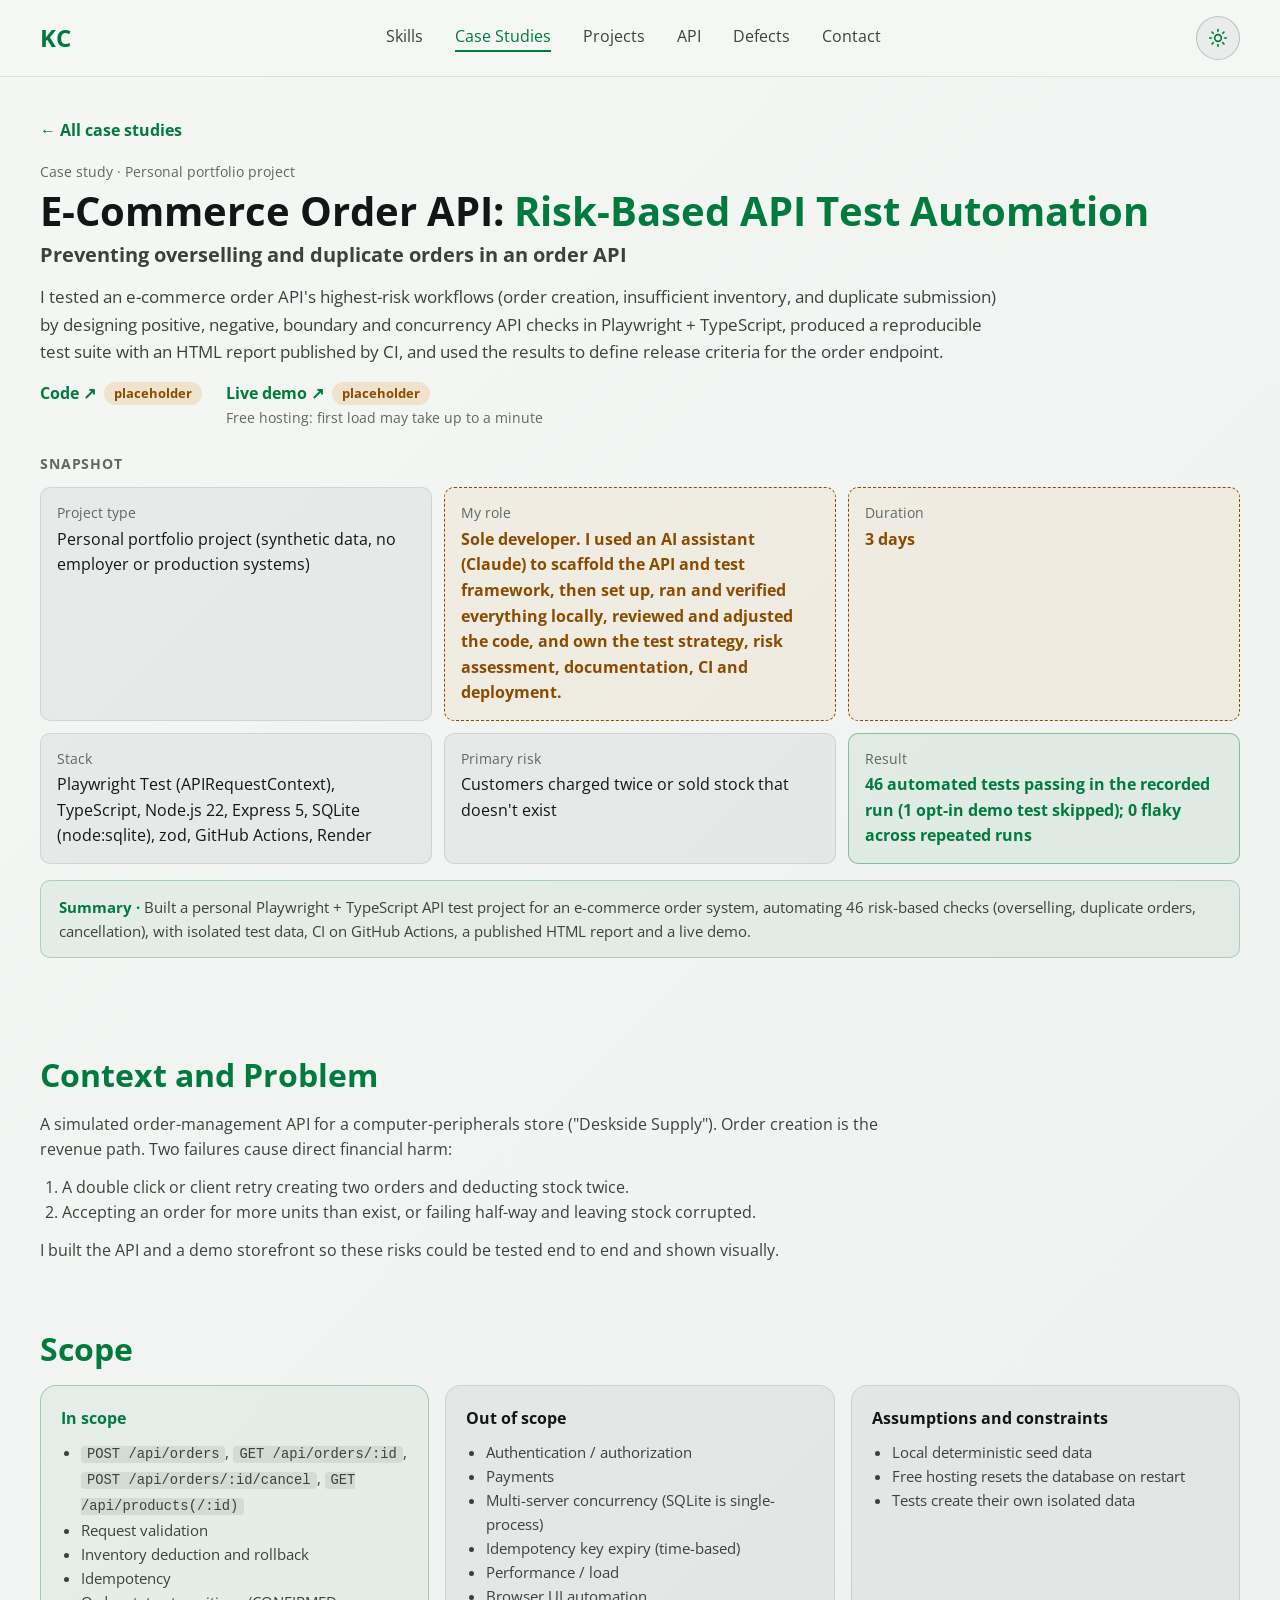
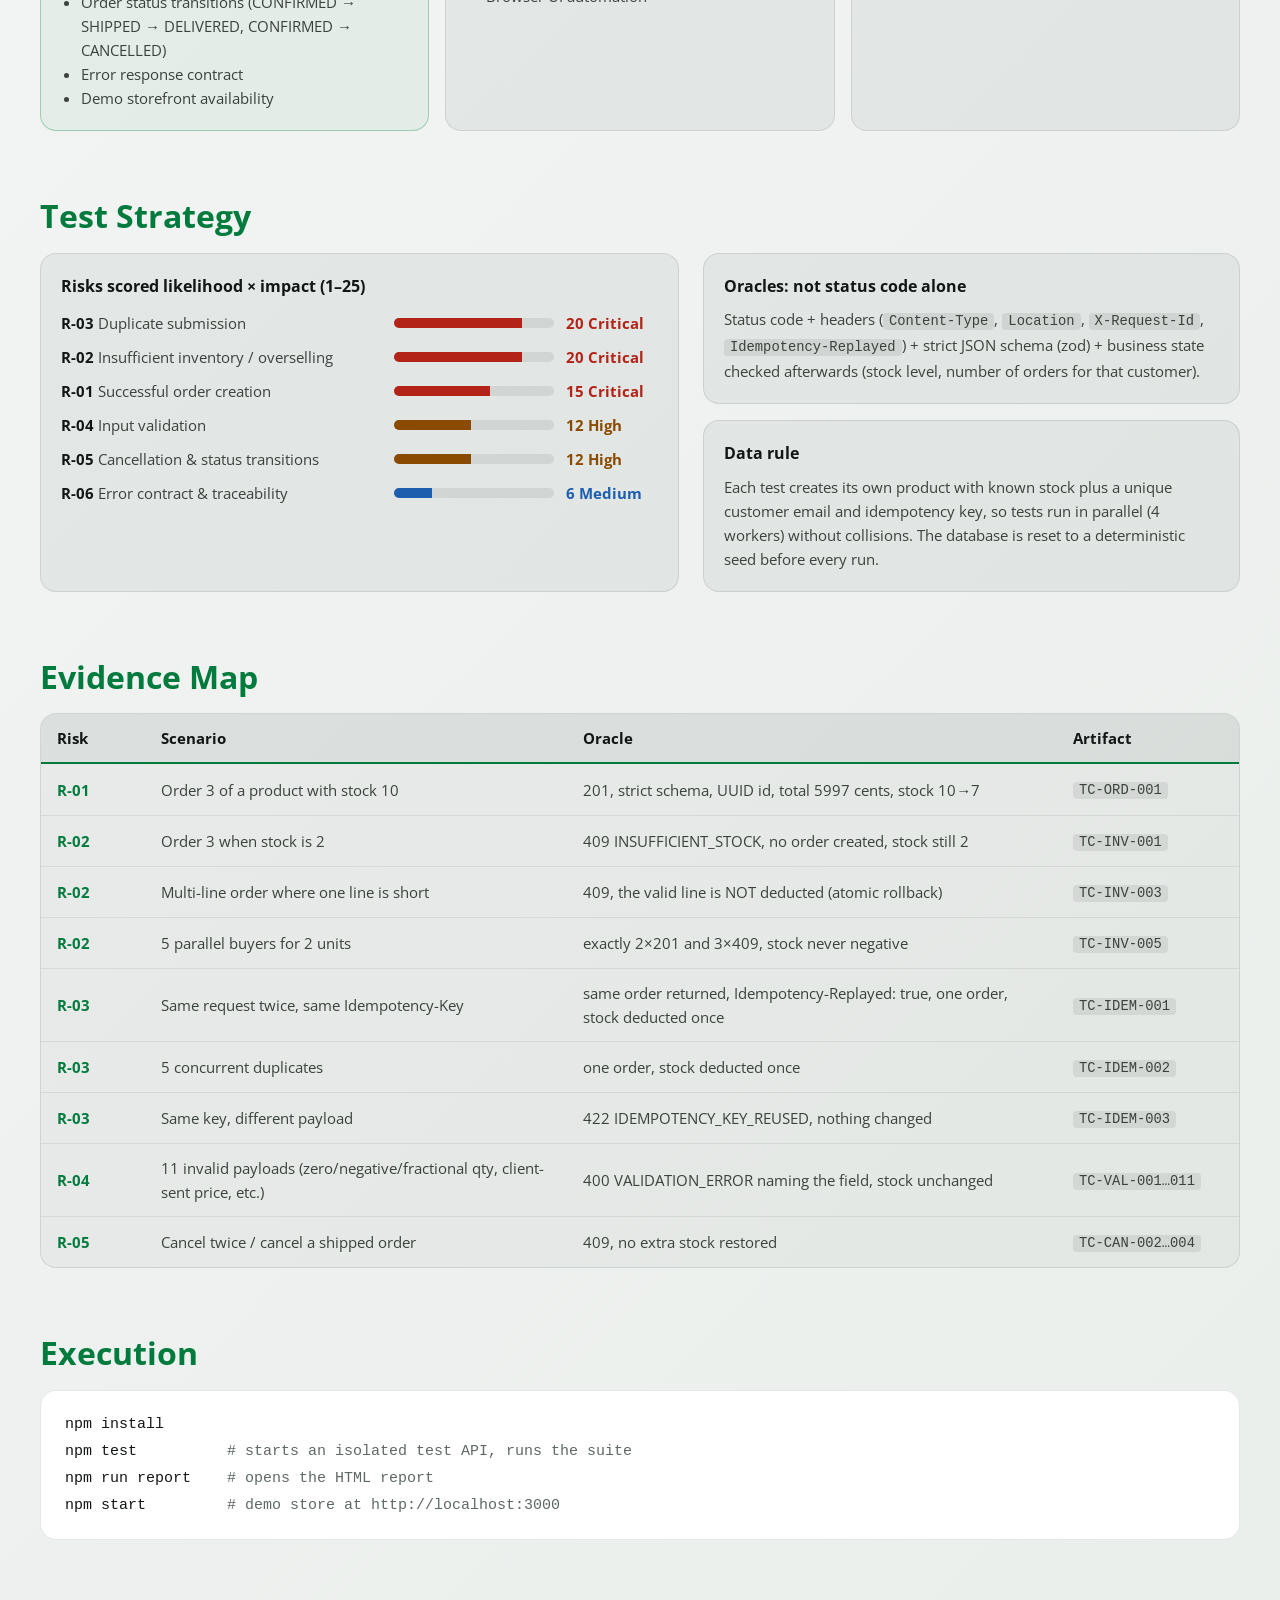
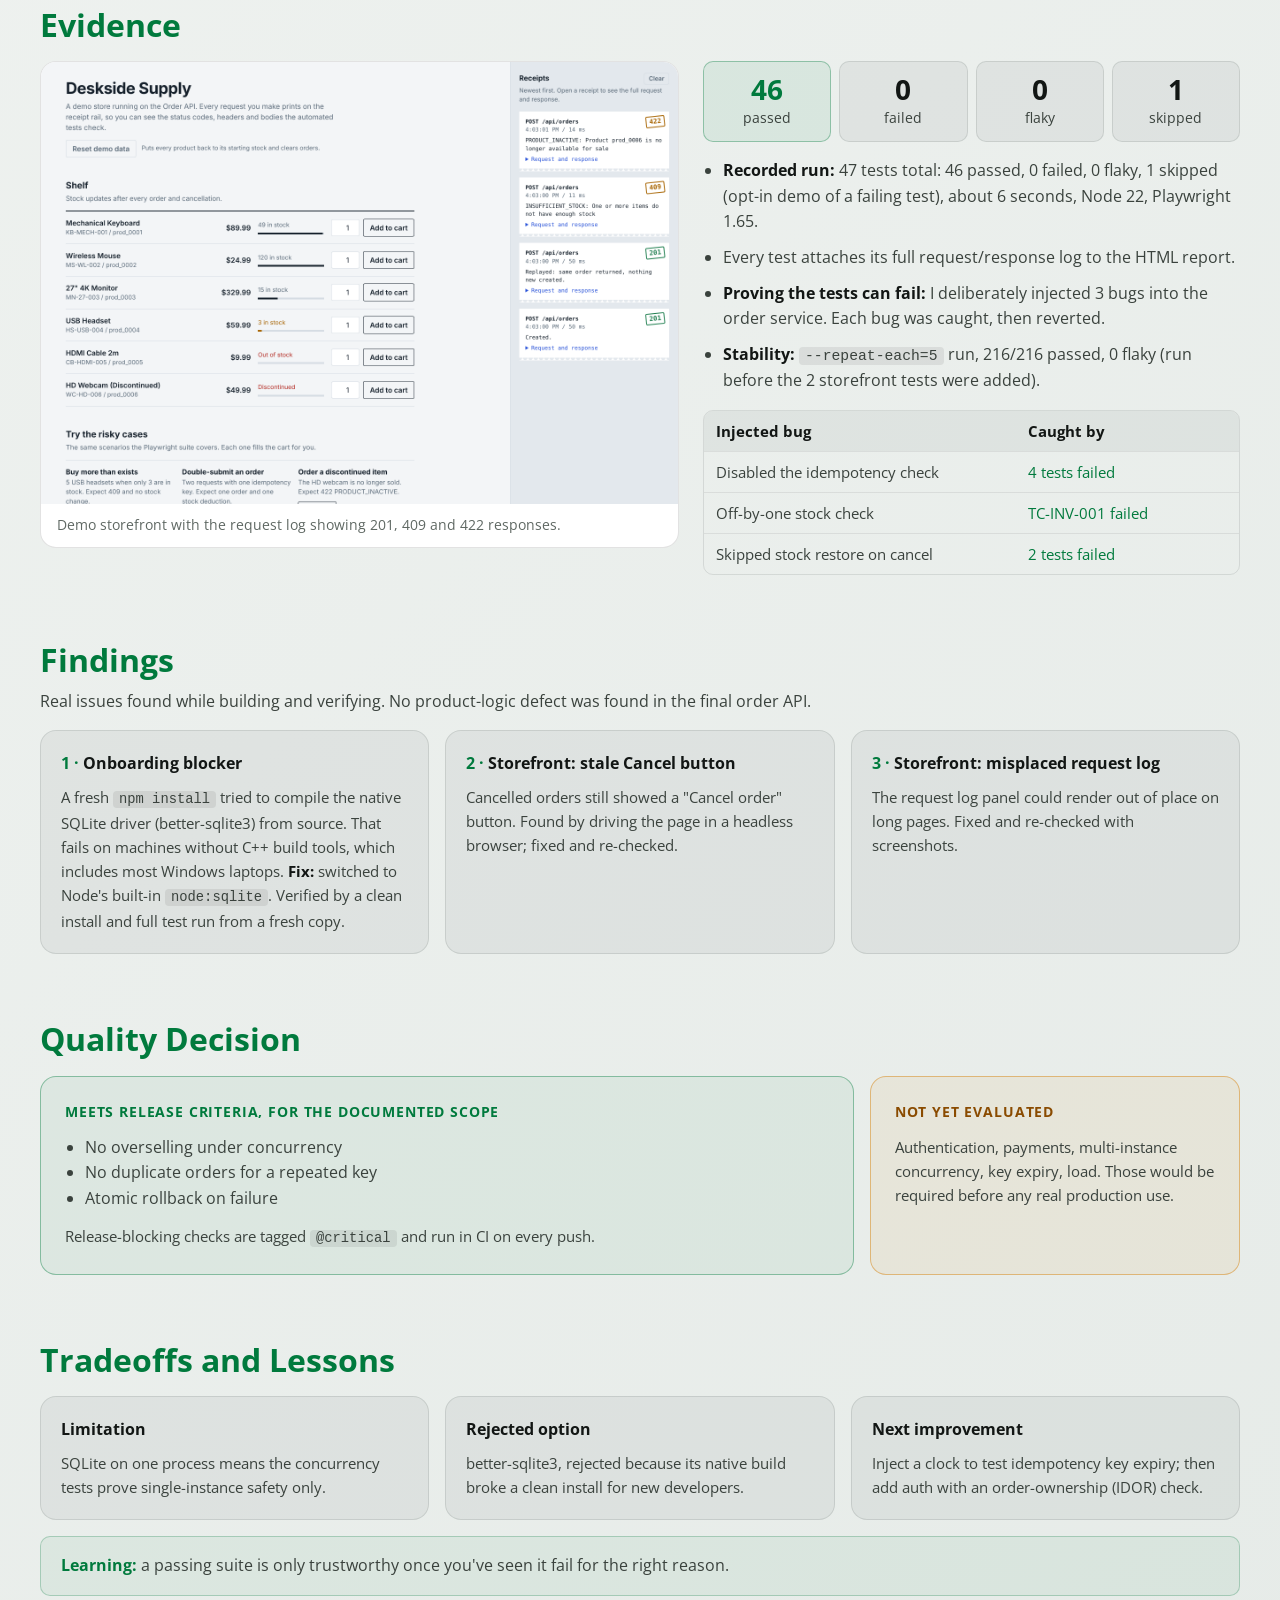
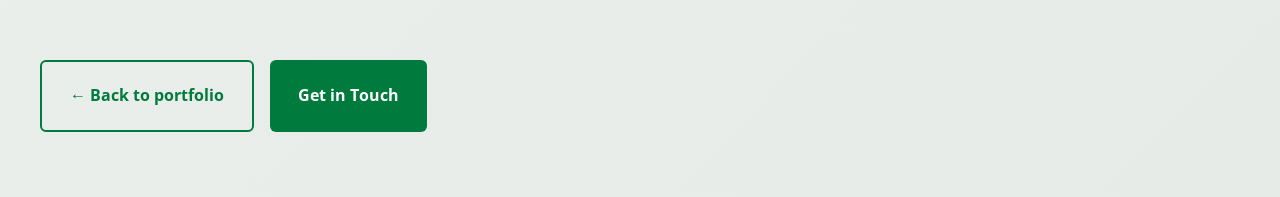
==== commit 290f59eb: "ecommerce case remove link placeholder" ====
--- a/ecommerce-order-api.html
+++ b/ecommerce-order-api.html
@@ -271,6 +271,7 @@
       }
     }
   </style>
+  <style>@media (max-width:640px){.kc-risk{grid-template-columns:minmax(0,1fr) auto !important;row-gap:6px !important}.kc-risk>span:nth-child(3n+1){grid-column:1/-1;margin-top:10px}.kc-risk>span:first-child{margin-top:0}}</style>
 </head>
 
 <body>
@@ -334,10 +335,7 @@
                 style="padding: 1px 10px; border-radius: 999px; background: rgba(var(--amber-rgb),0.16); color: var(--amber); font-size: 13px; font-weight: 700">placeholder</span></span><span
               style="font-size: 14px; color: var(--ink-muted)">Free hosting: first load may take up to a
               minute</span></span>
-          <span style="display: inline-flex; flex-wrap: wrap; align-items: center; gap: 8px"><a
-              href="https://&lt;your-username&gt;.github.io/ecommerce-order-api-automation/"
-              style="font-weight: 700">Latest test report ↗</a><span
-              style="padding: 1px 10px; border-radius: 999px; background: rgba(var(--amber-rgb),0.16); color: var(--amber); font-size: 13px; font-weight: 700">placeholder</span></span>
+          
         </div>
       </header>
 
@@ -455,7 +453,7 @@
           <div
             style="flex: 1 1 480px; min-width: 0; padding: 20px; border-radius: 16px; background: rgba(var(--tint),0.05); border: 1px solid rgba(var(--tint),0.1)">
             <p style="margin: 0 0 12px; font-weight: 700; color: var(--ink)">Risks scored likelihood × impact (1–25)</p>
-            <div
+            <div class="kc-risk"
               style="display: grid; grid-template-columns: minmax(0, 1fr) 160px 92px; gap: 10px 12px; align-items: center; font-size: 15px">
               <span><b style="color: var(--ink)">R-03</b> Duplicate submission</span><span role="img"
                 aria-label="score 20 of 25"
